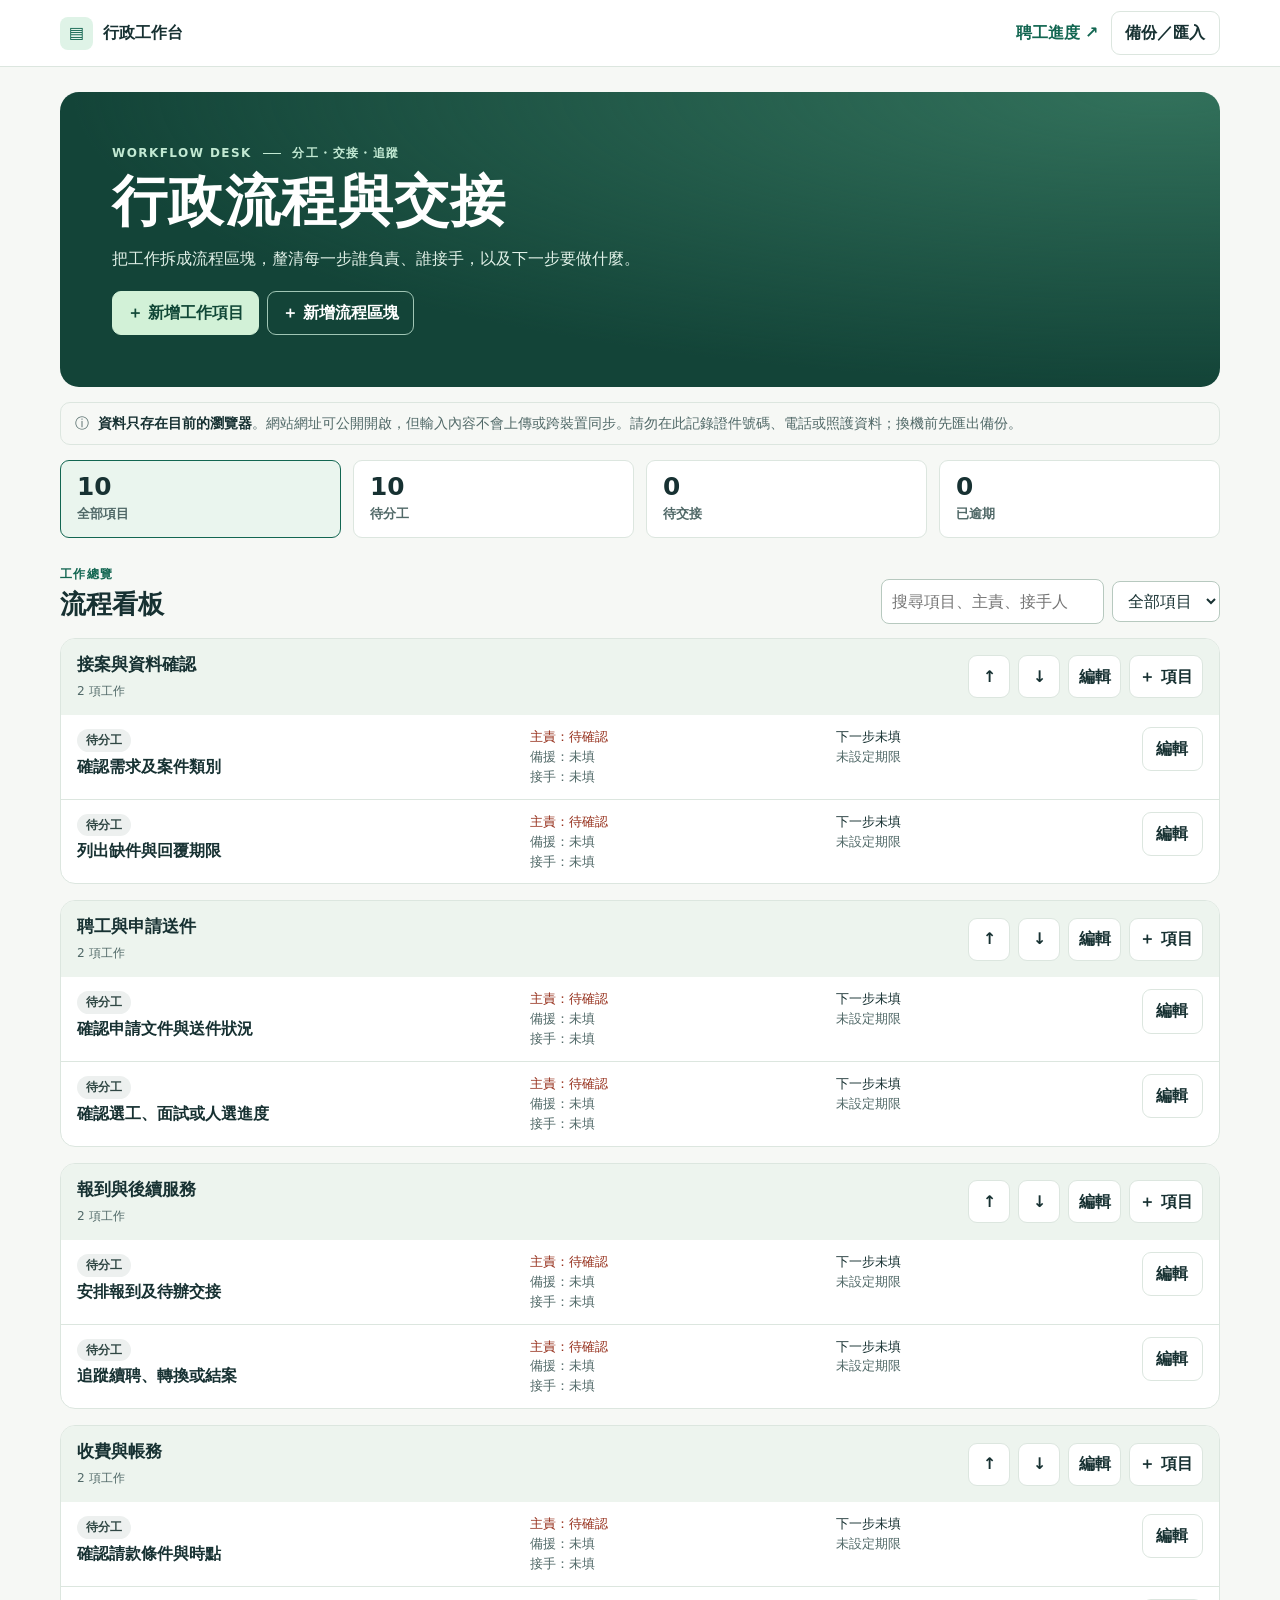
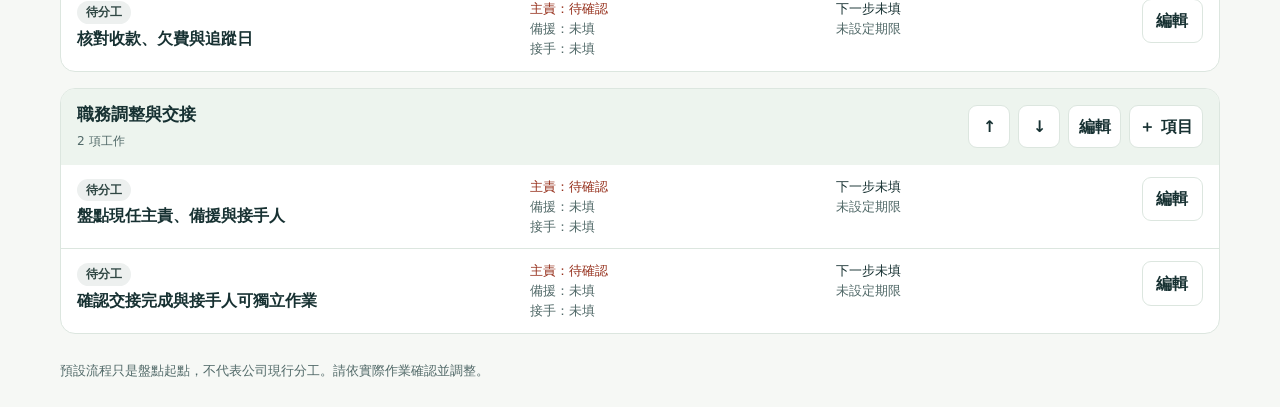
==== workflow/index.html @ 0120becf "Add workflow desk index.html" ====
<!doctype html>
<html lang="zh-Hant">
<head>
<meta charset="utf-8"><meta name="viewport" content="width=device-width, initial-scale=1">
<meta name="robots" content="noindex,nofollow">
<title>行政流程與交接｜工作看板</title>
<link rel="stylesheet" href="style.css"><script src="app.js" defer></script>
</head>
<body>
<header class="mast"><div class="wrap top"><span class="brand"><span aria-hidden="true">▤</span> 行政工作台</span><div class="tools"><a href="https://wangdeshian.github.io/CV/" target="_blank" rel="noopener">聘工進度 ↗</a><button id="backup">備份／匯入</button></div></div></header>
<main class="wrap">
<section class="hero">
<div class="eyebrow">WORKFLOW DESK <span></span> 分工・交接・追蹤</div>
<h1>行政流程與交接</h1>
<p>把工作拆成流程區塊，釐清每一步誰負責、誰接手，以及下一步要做什麼。</p>
<div class="hero-actions"><button class="primary" id="newItem">＋ 新增工作項目</button><button id="newGroup">＋ 新增流程區塊</button></div>
</section>
<div class="notice"><span aria-hidden="true">ⓘ</span><div><strong>資料只存在目前的瀏覽器</strong>。網站網址可公開開啟，但輸入內容不會上傳或跨裝置同步。請勿在此記錄證件號碼、電話或照護資料；換機前先匯出備份。</div></div>
<section id="stats" class="stats" aria-label="工作摘要"></section>
<section class="work">
<div class="workhead"><div><div class="eyebrow">工作總覽</div><h2>流程看板</h2></div><div class="filter"><label><span class="sr">搜尋</span><input type="search" id="query" placeholder="搜尋項目、主責、接手人"></label><label><span class="sr">篩選狀態</span><select id="filter"><option value="">全部項目</option><option>待分工</option><option>待開始</option><option>進行中</option><option>待交接</option><option>已完成</option><option>已逾期</option></select></label></div></div>
<div id="board"></div>
</section>
<footer>預設流程只是盤點起點，不代表公司現行分工。請依實際作業確認並調整。</footer>
</main>
<dialog id="editor" aria-labelledby="editTitle"><form id="form"><div class="dialoghead"><h2 id="editTitle"></h2><button type="button" data-close aria-label="關閉">✕</button></div><div id="fields" class="fields"></div><p id="editError" class="error" role="alert"></p><div class="dialogfoot"><button type="button" data-close>取消</button><button class="primary" type="submit">儲存</button></div></form></dialog>
<dialog id="backupDialog" aria-labelledby="backupTitle"><div class="dialoghead"><h2 id="backupTitle">備份與還原</h2><button type="button" data-close aria-label="關閉">✕</button></div><p>匯出會下載目前整份看板。匯入會取代這個瀏覽器原有資料，建議先備份舊版本。</p><p id="backupError" class="error" role="alert"></p><div class="dialogfoot"><button id="exportBtn">匯出 JSON</button><button class="primary" id="importBtn">匯入備份</button><input type="file" id="backupFile" accept=".json,application/json" hidden></div></dialog>
<div id="toast" role="status" aria-live="polite"></div>
</body>
</html>
---- workflow/style.css ----
:root{color-scheme:light;--ink:#173132;--muted:#516968;--bg:#f6f8f5;--line:#dce6df;--accent:#126651;--dark:#134438;--white:#fff;font-family:system-ui,"Microsoft JhengHei",sans-serif}*{box-sizing:border-box}body{margin:0;background:var(--bg);color:var(--ink);line-height:1.5}button,input,select,textarea{font:inherit}a{color:inherit}button{cursor:pointer}button,a,input,select,textarea{-webkit-tap-highlight-color:transparent}button:focus-visible,a:focus-visible,input:focus-visible,select:focus-visible,textarea:focus-visible{outline:3px solid #38a680;outline-offset:2px}button{background:#fff;border:1px solid var(--line);border-radius:9px;color:var(--ink);font-weight:650;padding:.57rem .86rem;min-height:43px}button:hover{background:#edf6ef}.primary{background:var(--accent);border-color:var(--accent);color:#fff}.primary:hover{background:#0a5040}.wrap{max-width:1160px;width:calc(100% - 48px);margin:auto}.mast{background:#fff;border-bottom:1px solid var(--line)}.top{display:flex;align-items:center;justify-content:space-between;min-height:66px;gap:10px}.brand{font-weight:800;display:flex;gap:.65rem;align-items:center;white-space:nowrap}.brand span{background:#dff3e7;color:#0e634d;display:grid;place-items:center;width:33px;height:33px;border-radius:8px}.tools,.hero-actions,.filter,.dialogfoot,.group-actions{display:flex;gap:8px;align-items:center;flex-wrap:wrap}.tools a{padding:8px 4px;color:var(--accent);font-weight:650;text-decoration:none}.hero{margin-top:25px;border-radius:19px;padding:clamp(22px,5vw,52px);color:#fff;background:radial-gradient(ellipse at 95% 0,#32715b,transparent 70%),var(--dark)}.eyebrow{font-size:.75rem;letter-spacing:.12em;font-weight:800;color:var(--accent)}.hero .eyebrow{color:#c2e9d3;display:flex;align-items:center;gap:.7rem}.eyebrow span{width:18px;height:1px;background:currentColor}.hero h1{font-size:clamp(2rem,5vw,3.45rem);margin:.3rem 0;letter-spacing:.025em;line-height:1.25}.hero p{margin:.7rem 0 1.25rem;color:#e0f0e7}.hero .primary{background:#d2f1d7;color:#114837;border-color:#d2f1d7}.hero button:not(.primary){background:transparent;color:#fff;border-color:#a0c6b5}.hero button:hover{box-shadow:0 0 0 2px #cee5d7}.notice{display:flex;gap:.55rem;margin:15px 0;padding:10px 14px;border:1px solid var(--line);border-radius:10px;color:var(--muted);font-size:.86rem}.notice strong{color:var(--ink)}.stats{display:grid;grid-template-columns:repeat(4,minmax(0,1fr));gap:12px}.stat{text-align:left;padding:12px 16px}.stat b{display:block;font-size:1.55rem;line-height:1.15}.stat span{color:var(--muted);font-size:.82rem}.stat[aria-pressed=true]{border-color:var(--accent);background:#eaf5ee}.work{margin:27px 0}.workhead{display:flex;align-items:end;justify-content:space-between;gap:12px;margin-bottom:14px}.workhead h2{margin:1px 0 0;font-size:1.65rem}input,select,textarea{min-width:0;max-width:100%;border:1px solid #b7c9bf;background:#fff;color:var(--ink);padding:.59rem .68rem;border-radius:8px}textarea{min-height:5rem;resize:vertical}.group{margin:0 0 16px;border:1px solid var(--line);border-radius:15px;overflow:hidden;background:#fff}.group-head{display:flex;justify-content:space-between;align-items:center;gap:10px;padding:13px 16px;background:#edf4ee}.group-head h3{margin:0;font-size:1.08rem;overflow-wrap:anywhere}.group-count{font-size:.76rem;color:var(--muted)}.group-actions{flex-shrink:0}.group-actions button{min-width:42px;padding:.36rem .58rem}.rows{list-style:none;margin:0;padding:0}.row{display:grid;grid-template-columns:minmax(160px,1.5fr) minmax(160px,1fr) minmax(140px,1fr) auto;gap:11px;padding:12px 16px;align-items:start}.row+.row{border-top:1px solid var(--line)}.row h4,.row p{margin:0;overflow-wrap:anywhere;white-space:pre-wrap}.row h4{font-size:1rem}.row p,.meta{font-size:.83rem;color:var(--muted)}.row .next{color:var(--ink)}.row .edit{min-height:41px}.pill{display:inline-block;border-radius:30px;padding:2px 9px;margin-bottom:3px;font-size:.78rem;background:#edf0ef;color:#304744;font-weight:750}.pill[data-tone=active]{background:#e6efff;color:#215292}.pill[data-tone=handoff]{background:#fff0d7;color:#794507}.pill[data-tone=done]{background:#dcf2e3;color:#12604b}.warn{color:#96301c!important}.empty{padding:15px 16px;color:var(--muted);margin:0}footer{padding:0 0 26px;color:var(--muted);font-size:.83rem}.sr{position:absolute;width:1px;height:1px;overflow:hidden;clip-path:inset(50%)}dialog{width:min(590px,calc(100% - 24px));max-height:90dvh;border:1px solid var(--line);border-radius:16px;color:var(--ink);padding:18px 20px;box-shadow:0 24px 100px #12352c44}dialog::backdrop{background:#163c35a0}.dialoghead{display:flex;justify-content:space-between;align-items:center;gap:8px;margin-bottom:10px}.dialoghead h2{margin:0}.dialogfoot{justify-content:flex-end;margin-top:12px}.fields{display:grid;grid-template-columns:repeat(2,minmax(0,1fr));gap:10px}.field{display:flex;flex-direction:column;gap:3px;font-weight:650;font-size:.88rem}.wide{grid-column:1/-1}.error{color:#a33121;font-size:.86rem}.error:empty{display:none}.danger{color:#9b3627}.hint{color:var(--muted);font-size:.83rem}#toast{position:fixed;bottom:10px;left:50%;transform:translateX(-50%);max-width:calc(100vw - 24px);background:#193b32;color:#fff;padding:9px 14px;border-radius:8px;z-index:10}#toast:empty{display:none}
@media(max-width:720px){.wrap{width:calc(100% - 24px)}.hero{margin-top:12px}.workhead{align-items:start;flex-direction:column}.filter{width:100%;display:grid;grid-template-columns:minmax(0,1fr) minmax(105px,auto)}.filter input{width:100%}.row{grid-template-columns:minmax(0,1fr) auto;gap:6px 10px}.row>div:nth-child(2),.row>div:nth-child(3){grid-column:1}.row .edit{grid-area:1/2/3/3}.group-head{padding:10px 12px}.row{padding:11px 12px}}@media(max-width:455px){.tools{font-size:.78rem;gap:3px}.tools button{padding:.3rem .38rem}.brand{font-size:.88rem;gap:.35rem}.stats{gap:6px}.stat{padding:8px}.stat span{font-size:.72rem}.group-actions{gap:3px}.group-actions button{min-width:38px;padding:.27rem .33rem}.group-head h3{font-size:1rem}.hero-actions button{font-size:.88rem}}@media(prefers-reduced-motion:reduce){*{scroll-behavior:auto!important}}
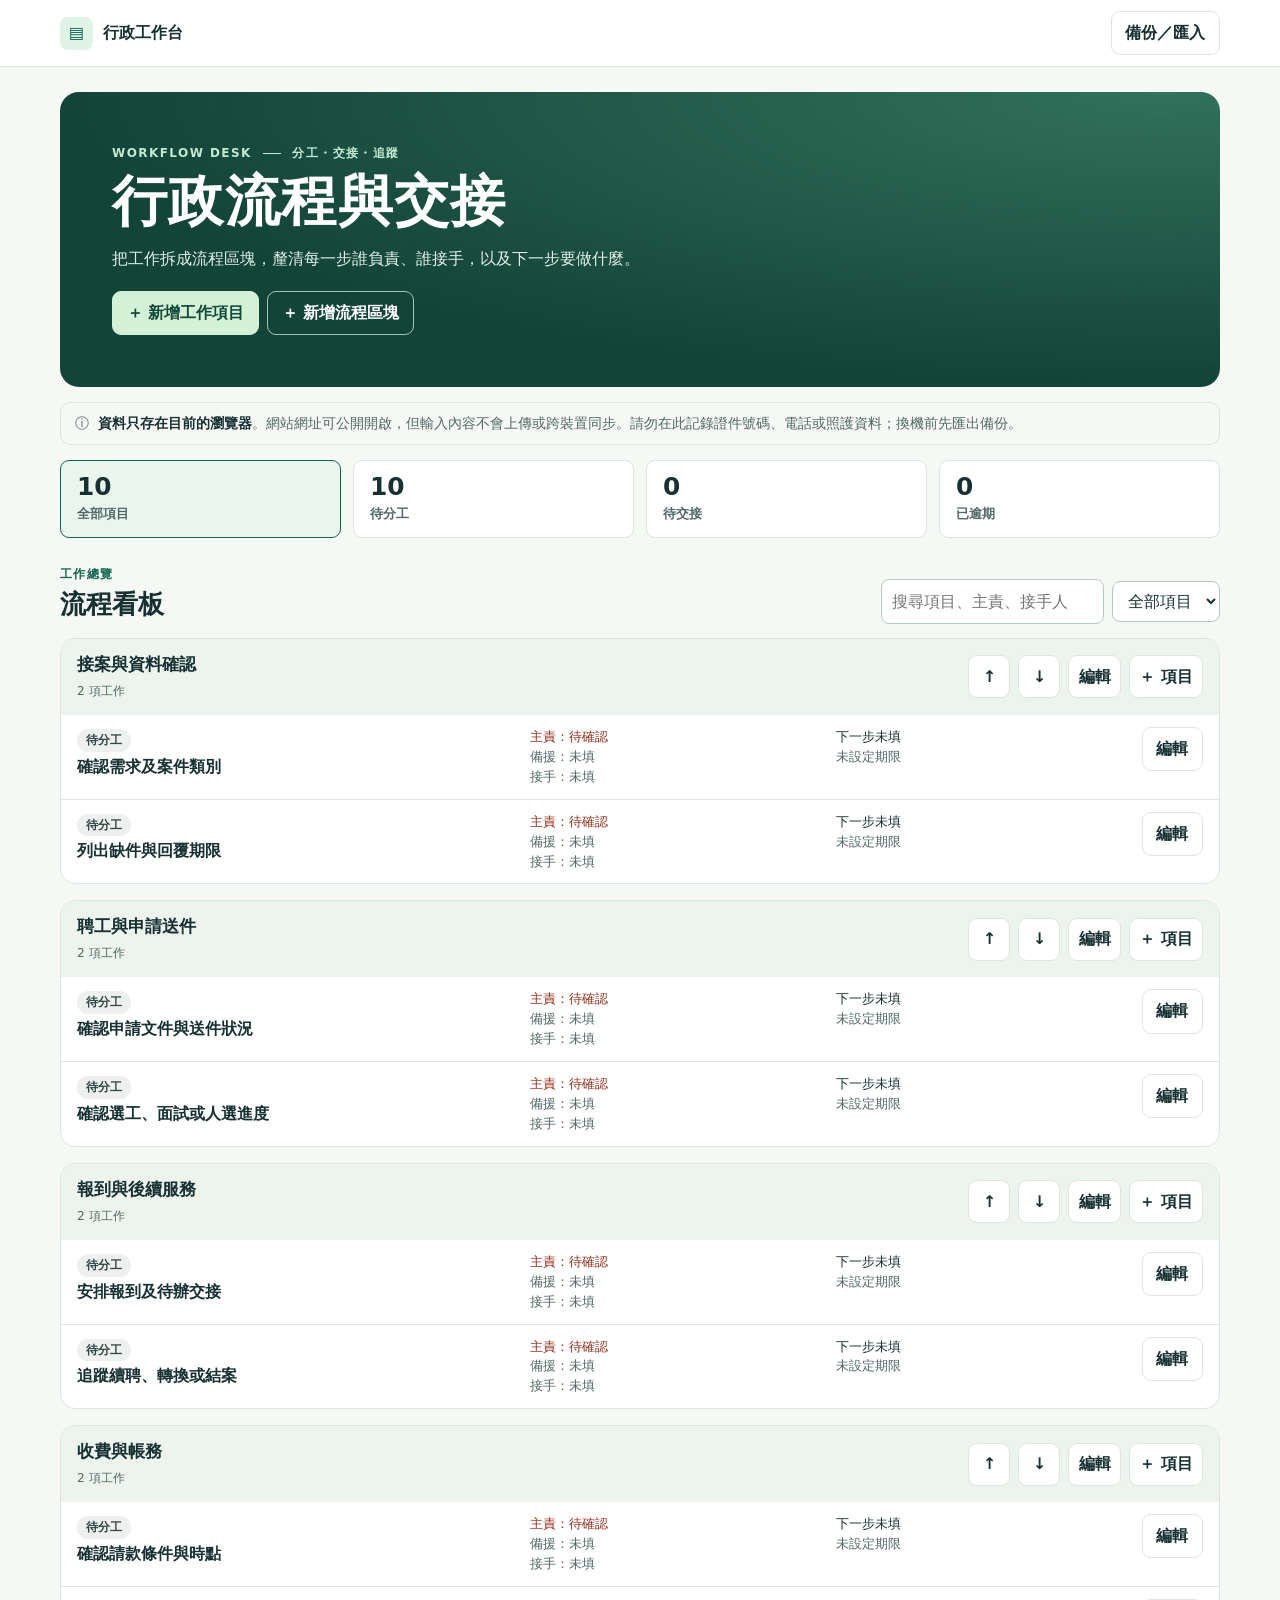
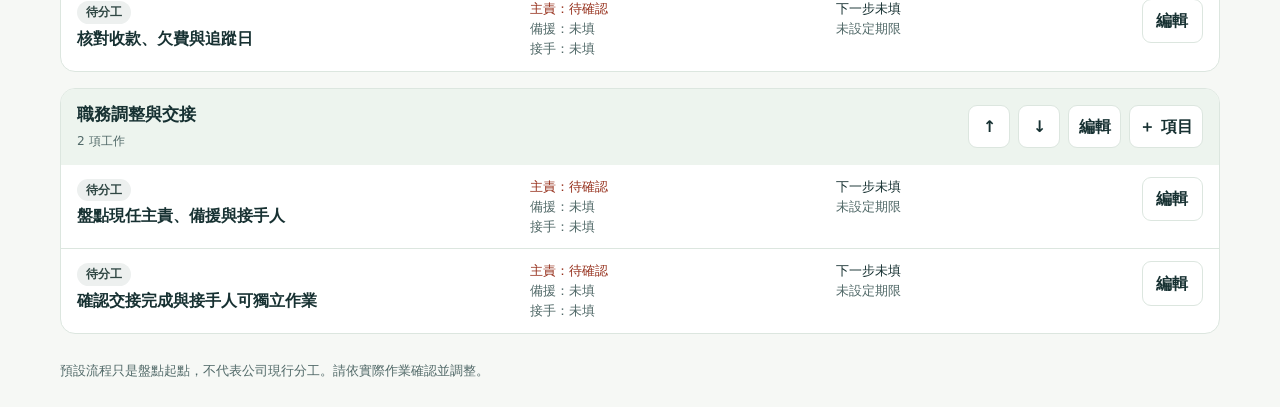
==== commit f2332715: "Keep the administrative workflow board independent" ====
--- a/workflow/index.html
+++ b/workflow/index.html
@@ -7,7 +7,7 @@
 <link rel="stylesheet" href="style.css"><script src="app.js" defer></script>
 </head>
 <body>
-<header class="mast"><div class="wrap top"><span class="brand"><span aria-hidden="true">▤</span> 行政工作台</span><div class="tools"><a href="https://wangdeshian.github.io/CV/" target="_blank" rel="noopener">聘工進度 ↗</a><button id="backup">備份／匯入</button></div></div></header>
+<header class="mast"><div class="wrap top"><span class="brand"><span aria-hidden="true">▤</span> 行政工作台</span><div class="tools"><button id="backup">備份／匯入</button></div></div></header>
 <main class="wrap">
 <section class="hero">
 <div class="eyebrow">WORKFLOW DESK <span></span> 分工・交接・追蹤</div>
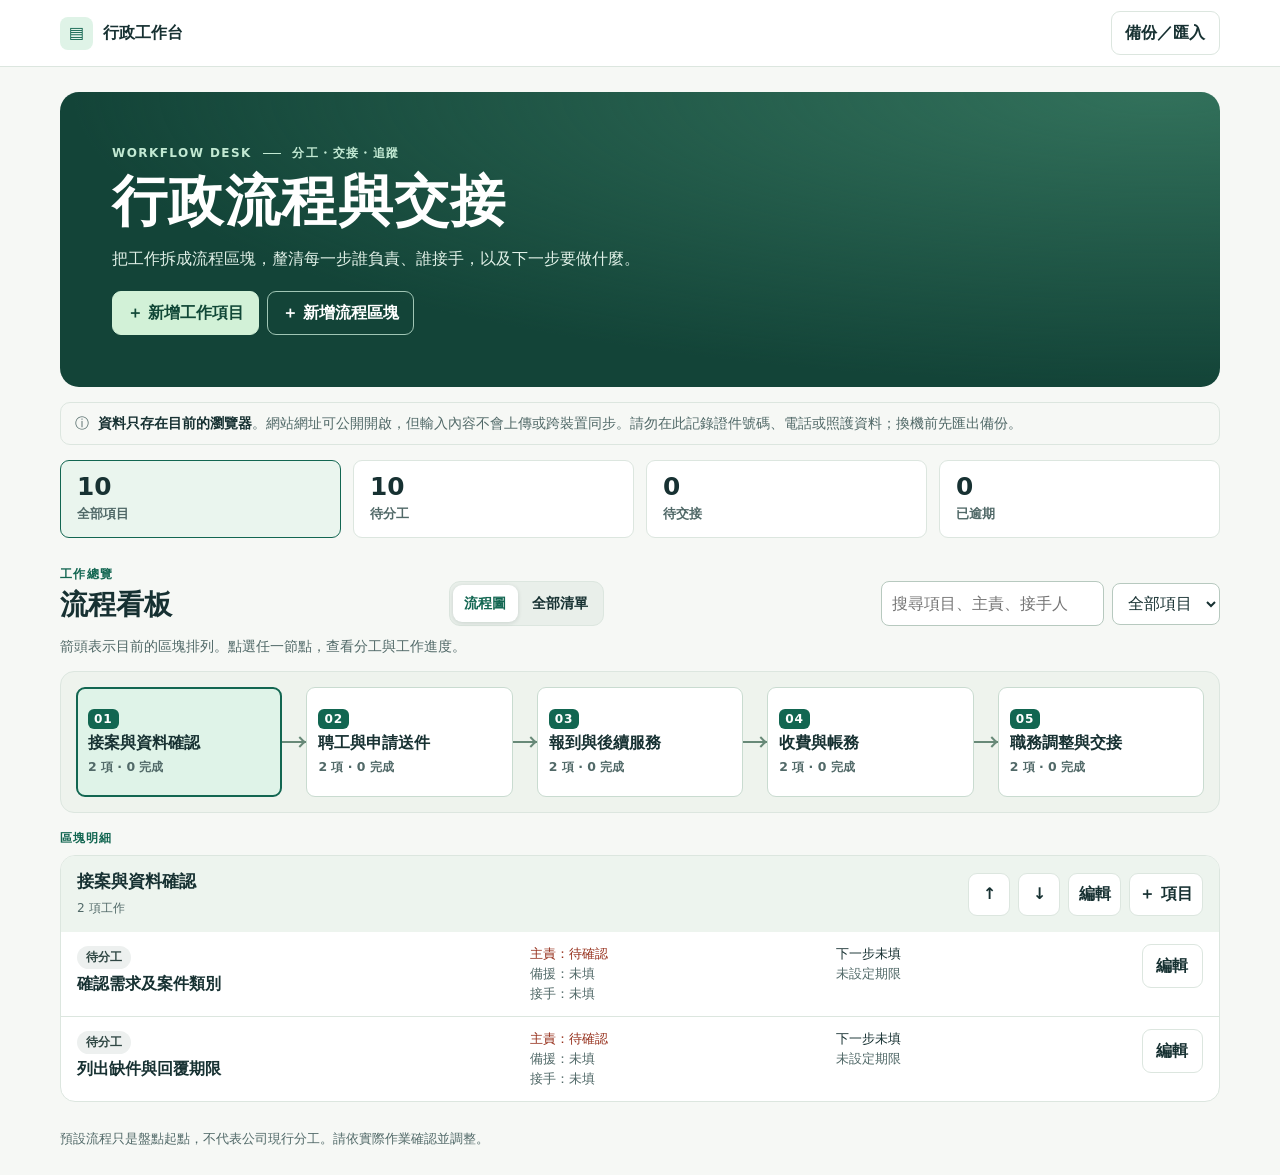
==== commit 1380ca99: "Show administrative workflow as connected steps" ====
--- a/workflow/index.html
+++ b/workflow/index.html
@@ -4,7 +4,31 @@
 <meta charset="utf-8"><meta name="viewport" content="width=device-width, initial-scale=1">
 <meta name="robots" content="noindex,nofollow">
 <title>行政流程與交接｜工作看板</title>
-<link rel="stylesheet" href="style.css"><script src="app.js" defer></script>
+<link rel="stylesheet" href="style.css"><script src="flow-board.js" defer></script>
+<style>
+[hidden]{display:none!important}
+.workhead h2{font-size:1.75rem}
+.view-switch{display:inline-flex;padding:3px;background:#e9efea;border:1px solid var(--line);border-radius:11px;gap:3px}
+.view-switch button{border:0;background:transparent;min-height:37px;padding:.35rem .72rem;font-size:.9rem}
+.view-switch button[aria-pressed=true]{background:white;color:var(--accent);box-shadow:0 1px 4px #15332825}
+.flow-hint{margin:-4px 0 14px;color:var(--muted);font-size:.88rem}
+.flow-map{display:flex;align-items:stretch;list-style:none;padding:15px;margin:0 0 16px;overflow-x:auto;border:1px solid var(--line);background:#eef3ed;border-radius:14px}
+.flow-step{display:flex;align-items:center;flex:1 0 170px;min-width:0}
+.flow-step:last-child{flex-basis:146px}
+.flow-node{width:100%;align-self:stretch;text-align:left;min-height:110px;border-color:#c9dbd0;display:flex;flex-direction:column;align-items:flex-start;justify-content:center;gap:4px;padding:10px 11px;overflow-wrap:anywhere}
+.flow-node strong{line-height:1.3}
+.flow-node[aria-pressed=true]{background:#dff3e8;border:2px solid var(--accent);padding:9px 10px}
+.flow-num{font-weight:800;font-size:.76rem;color:#fff;background:var(--accent);border-radius:6px;padding:1px 6px;letter-spacing:.07em}
+.flow-meta{font-size:.78rem;color:var(--muted);white-space:nowrap}
+.flow-tag{font-size:.75rem;color:#794507;background:#fff0d7;padding:0 6px;border-radius:5px}
+.flow-arrow{position:relative;flex:0 0 24px;height:2px;background:#688978}
+.flow-arrow::after{content:"";position:absolute;right:2px;top:-3px;width:6px;height:6px;border-top:2px solid #688978;border-right:2px solid #688978;transform:rotate(45deg)}
+.group{scroll-margin-top:12px}
+.flow-map[hidden]+.detail-label{display:none}
+.detail-label{color:var(--accent);font-size:.78rem;font-weight:800;letter-spacing:.08em;margin:0 0 7px}
+@media(max-width:720px){.flow-map{flex-direction:column;padding:10px 14px;overflow:visible}.flow-step,.flow-step:last-child{flex:auto;flex-direction:column}.flow-node{min-height:52px;display:grid;grid-template-columns:auto minmax(0,1fr) auto;align-items:center;column-gap:9px;row-gap:2px;padding:8px 10px;font-size:.9rem}.flow-node[aria-pressed=true]{padding:7px 9px}.flow-tag{grid-column:2;justify-self:start}.flow-arrow{width:2px;flex:0 0 9px;transform:rotate(90deg);height:2px;width:9px;flex-basis:2px;margin:4px 0}.workhead{gap:8px}.flow-hint{margin:0 0 10px}}
+@media(max-width:345px){.flow-node{grid-template-columns:auto minmax(0,1fr)}.flow-meta{grid-column:2;white-space:normal}}
+</style>
 </head>
 <body>
 <header class="mast"><div class="wrap top"><span class="brand"><span aria-hidden="true">▤</span> 行政工作台</span><div class="tools"><button id="backup">備份／匯入</button></div></div></header>
@@ -18,7 +42,10 @@
 <div class="notice"><span aria-hidden="true">ⓘ</span><div><strong>資料只存在目前的瀏覽器</strong>。網站網址可公開開啟，但輸入內容不會上傳或跨裝置同步。請勿在此記錄證件號碼、電話或照護資料；換機前先匯出備份。</div></div>
 <section id="stats" class="stats" aria-label="工作摘要"></section>
 <section class="work">
-<div class="workhead"><div><div class="eyebrow">工作總覽</div><h2>流程看板</h2></div><div class="filter"><label><span class="sr">搜尋</span><input type="search" id="query" placeholder="搜尋項目、主責、接手人"></label><label><span class="sr">篩選狀態</span><select id="filter"><option value="">全部項目</option><option>待分工</option><option>待開始</option><option>進行中</option><option>待交接</option><option>已完成</option><option>已逾期</option></select></label></div></div>
+<div class="workhead"><div><div class="eyebrow">工作總覽</div><h2>流程看板</h2></div><div class="view-switch" role="group" aria-label="顯示方式"><button type="button" id="flowMode" aria-pressed="true">流程圖</button><button type="button" id="listMode" aria-pressed="false">全部清單</button></div><div class="filter"><label><span class="sr">搜尋</span><input type="search" id="query" placeholder="搜尋項目、主責、接手人"></label><label><span class="sr">篩選狀態</span><select id="filter"><option value="">全部項目</option><option>待分工</option><option>待開始</option><option>進行中</option><option>待交接</option><option>已完成</option><option>已逾期</option></select></label></div></div>
+<p class="flow-hint">箭頭表示目前的區塊排列。點選任一節點，查看分工與工作進度。</p>
+<ol id="flowMap" class="flow-map" aria-label="行政流程圖" hidden></ol>
+<p class="detail-label">區塊明細</p>
 <div id="board"></div>
 </section>
 <footer>預設流程只是盤點起點，不代表公司現行分工。請依實際作業確認並調整。</footer>
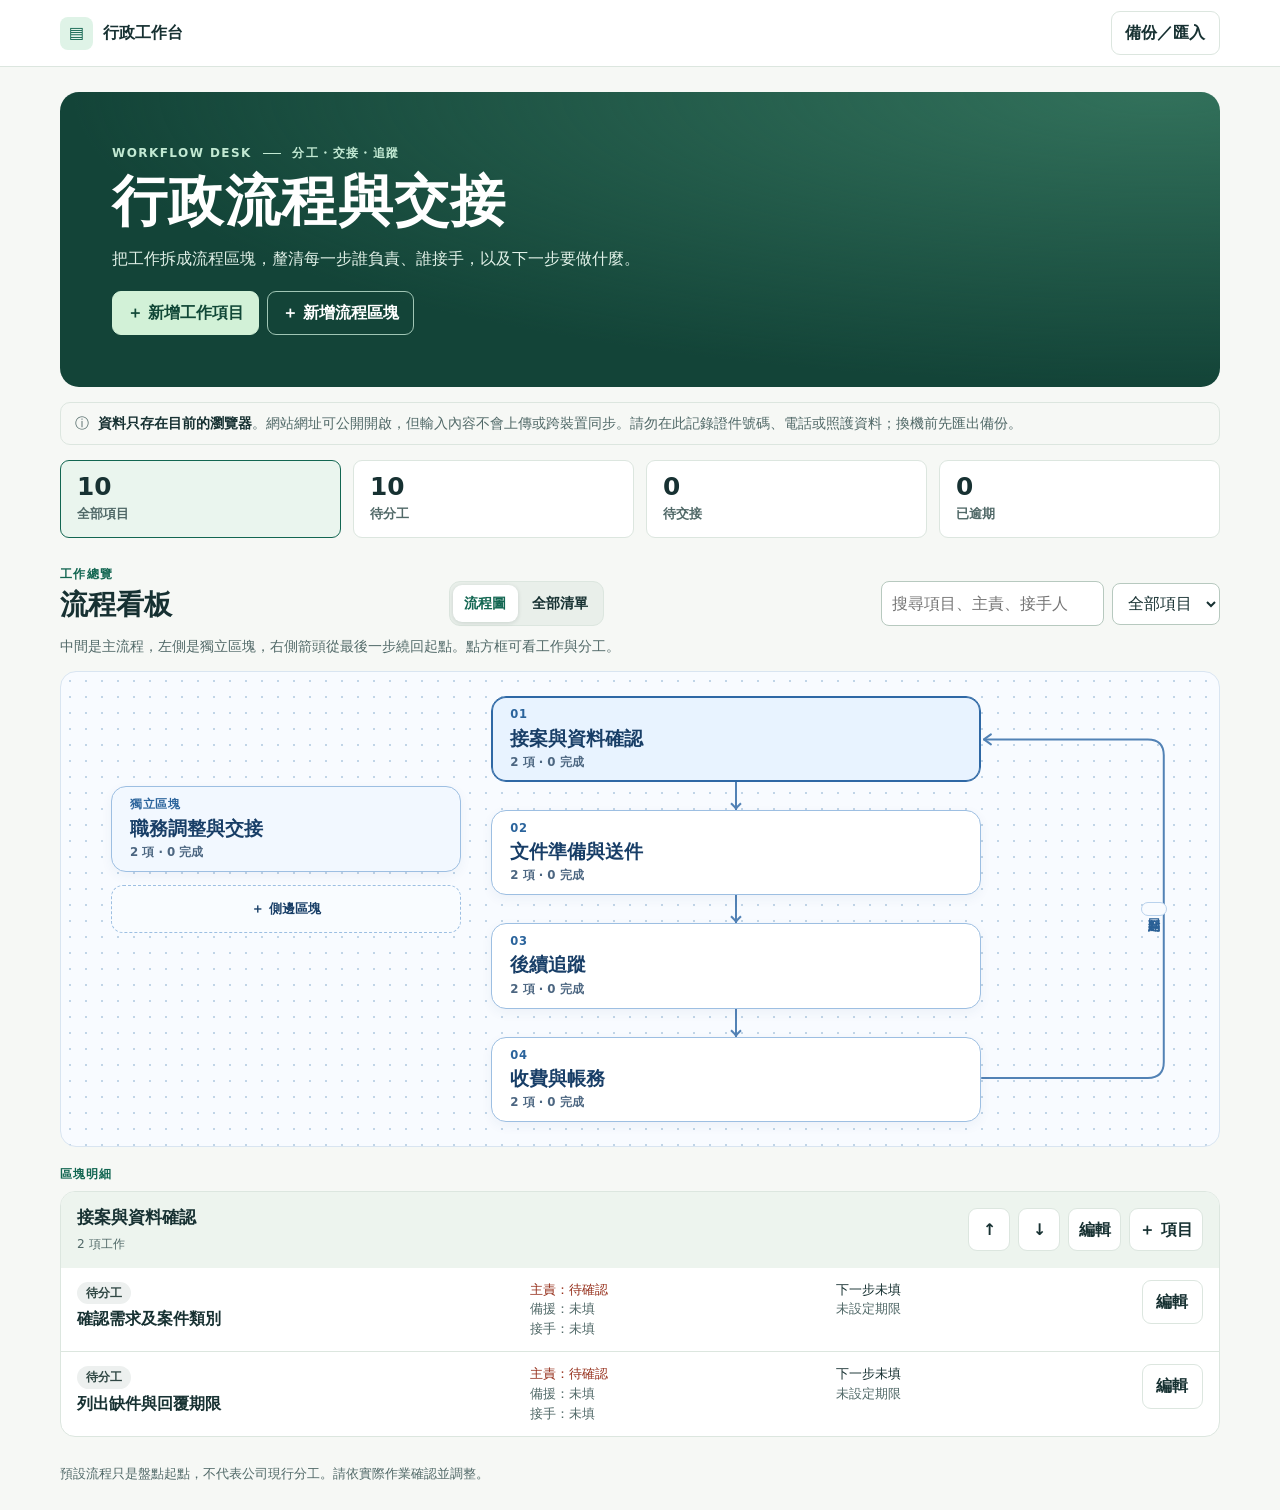
==== commit 1373c991: "Apply blue dotted flowchart canvas with a return loop" ====
--- a/workflow/index.html
+++ b/workflow/index.html
@@ -4,7 +4,7 @@
 <meta charset="utf-8"><meta name="viewport" content="width=device-width, initial-scale=1">
 <meta name="robots" content="noindex,nofollow">
 <title>行政流程與交接｜工作看板</title>
-<link rel="stylesheet" href="style.css"><script src="flow-board.js" defer></script>
+<link rel="stylesheet" href="style.css"><script src="sketch-board.js" defer></script>
 <style>
 [hidden]{display:none!important}
 .workhead h2{font-size:1.75rem}
@@ -12,22 +12,28 @@
 .view-switch button{border:0;background:transparent;min-height:37px;padding:.35rem .72rem;font-size:.9rem}
 .view-switch button[aria-pressed=true]{background:white;color:var(--accent);box-shadow:0 1px 4px #15332825}
 .flow-hint{margin:-4px 0 14px;color:var(--muted);font-size:.88rem}
-.flow-map{display:flex;align-items:stretch;list-style:none;padding:15px;margin:0 0 16px;overflow-x:auto;border:1px solid var(--line);background:#eef3ed;border-radius:14px}
-.flow-step{display:flex;align-items:center;flex:1 0 170px;min-width:0}
-.flow-step:last-child{flex-basis:146px}
-.flow-node{width:100%;align-self:stretch;text-align:left;min-height:110px;border-color:#c9dbd0;display:flex;flex-direction:column;align-items:flex-start;justify-content:center;gap:4px;padding:10px 11px;overflow-wrap:anywhere}
-.flow-node strong{line-height:1.3}
-.flow-node[aria-pressed=true]{background:#dff3e8;border:2px solid var(--accent);padding:9px 10px}
-.flow-num{font-weight:800;font-size:.76rem;color:#fff;background:var(--accent);border-radius:6px;padding:1px 6px;letter-spacing:.07em}
-.flow-meta{font-size:.78rem;color:var(--muted);white-space:nowrap}
-.flow-tag{font-size:.75rem;color:#794507;background:#fff0d7;padding:0 6px;border-radius:5px}
-.flow-arrow{position:relative;flex:0 0 24px;height:2px;background:#688978}
-.flow-arrow::after{content:"";position:absolute;right:2px;top:-3px;width:6px;height:6px;border-top:2px solid #688978;border-right:2px solid #688978;transform:rotate(45deg)}
+.flow-map{display:grid;position:relative;grid-template-columns:minmax(0,1fr) minmax(0,1.4fr) minmax(36px,.45fr);column-gap:clamp(7px,2.6vw,30px);padding:24px clamp(10px,4.2vw,50px);margin:0 0 18px;border:1px solid #d9e5f1;border-radius:16px;background:radial-gradient(circle,#c1d5e7 1px,transparent 1.3px) 1px 1px/16px 16px,#f8fbff;overflow:hidden}
+.map-main,.map-side{list-style:none;margin:0;padding:0;min-width:0}
+.map-main{grid-column:2;grid-row:1}
+.map-side{grid-column:1;grid-row:1;padding-top:clamp(60px,9vw,90px);display:flex;flex-direction:column;gap:13px}
+.map-rail{grid-column:3;grid-row:1;position:relative}
+.map-step{min-width:0}
+.map-node,.map-add{position:relative;z-index:1;width:100%;min-height:82px;border:1px solid #9dbfe2;border-radius:15px;background:#fff;color:#183e67;text-align:left;padding:9px clamp(7px,1.7vw,18px);display:flex;flex-direction:column;justify-content:center;gap:3px;overflow-wrap:anywhere;box-shadow:0 4px 12px #29507c0e}
+.map-node:hover,.map-node[aria-pressed=true]{background:#e8f3ff;border-color:#2e68a5;box-shadow:inset 0 0 0 1px #2e68a5}
+.map-side .map-node{background:#f2f8ff}
+.map-side .map-node[aria-pressed=true]{background:#e0eeff}
+.map-node strong{line-height:1.3;font-size:clamp(.94rem,2.2vw,1.17rem)}
+.map-num{font-size:.72rem;font-weight:800;letter-spacing:.06em;color:#2b649c}
+.map-meta{font-size:.74rem;color:#4c6681}
+.map-add{min-height:48px;border-style:dashed;border-radius:12px;align-items:center;text-align:center;box-shadow:none;background:#f9fcff;font-size:.83rem}
+.map-arrow{display:block;position:relative;width:2px;height:28px;margin:0 auto;background:#5282b5}
+.map-arrow::after{content:"";position:absolute;bottom:2px;left:-3px;width:6px;height:6px;border-bottom:2px solid #5282b5;border-right:2px solid #5282b5;transform:rotate(45deg)}
+.map-route{position:absolute;inset:0;width:100%;height:100%;fill:none;stroke:#5282b5;stroke-width:2;stroke-linecap:round;stroke-linejoin:round;pointer-events:none}
+.map-return{position:absolute;z-index:1;top:var(--return-y,50%);right:2px;transform:translateY(-50%);writing-mode:vertical-rl;min-height:0;padding:6px 3px;color:#2a6096;font-size:.75rem;white-space:nowrap;background:#f8fbff;border-color:#b9d2ed;border-radius:7px}
 .group{scroll-margin-top:12px}
 .flow-map[hidden]+.detail-label{display:none}
 .detail-label{color:var(--accent);font-size:.78rem;font-weight:800;letter-spacing:.08em;margin:0 0 7px}
-@media(max-width:720px){.flow-map{flex-direction:column;padding:10px 14px;overflow:visible}.flow-step,.flow-step:last-child{flex:auto;flex-direction:column}.flow-node{min-height:52px;display:grid;grid-template-columns:auto minmax(0,1fr) auto;align-items:center;column-gap:9px;row-gap:2px;padding:8px 10px;font-size:.9rem}.flow-node[aria-pressed=true]{padding:7px 9px}.flow-tag{grid-column:2;justify-self:start}.flow-arrow{width:2px;flex:0 0 9px;transform:rotate(90deg);height:2px;width:9px;flex-basis:2px;margin:4px 0}.workhead{gap:8px}.flow-hint{margin:0 0 10px}}
-@media(max-width:345px){.flow-node{grid-template-columns:auto minmax(0,1fr)}.flow-meta{grid-column:2;white-space:normal}}
+@media(max-width:720px){.workhead{gap:8px}.flow-hint{margin:0 0 10px}.flow-map{grid-template-columns:minmax(0,1fr) minmax(0,1.55fr) 36px}.map-side{padding-top:60px}}
 </style>
 </head>
 <body>
@@ -43,8 +49,8 @@
 <section id="stats" class="stats" aria-label="工作摘要"></section>
 <section class="work">
 <div class="workhead"><div><div class="eyebrow">工作總覽</div><h2>流程看板</h2></div><div class="view-switch" role="group" aria-label="顯示方式"><button type="button" id="flowMode" aria-pressed="true">流程圖</button><button type="button" id="listMode" aria-pressed="false">全部清單</button></div><div class="filter"><label><span class="sr">搜尋</span><input type="search" id="query" placeholder="搜尋項目、主責、接手人"></label><label><span class="sr">篩選狀態</span><select id="filter"><option value="">全部項目</option><option>待分工</option><option>待開始</option><option>進行中</option><option>待交接</option><option>已完成</option><option>已逾期</option></select></label></div></div>
-<p class="flow-hint">箭頭表示目前的區塊排列。點選任一節點，查看分工與工作進度。</p>
-<ol id="flowMap" class="flow-map" aria-label="行政流程圖" hidden></ol>
+<p class="flow-hint">中間是主流程，左側是獨立區塊，右側箭頭從最後一步繞回起點。點方框可看工作與分工。</p>
+<div id="flowMap" class="flow-map" role="region" aria-label="行政流程圖" hidden></div>
 <p class="detail-label">區塊明細</p>
 <div id="board"></div>
 </section>
